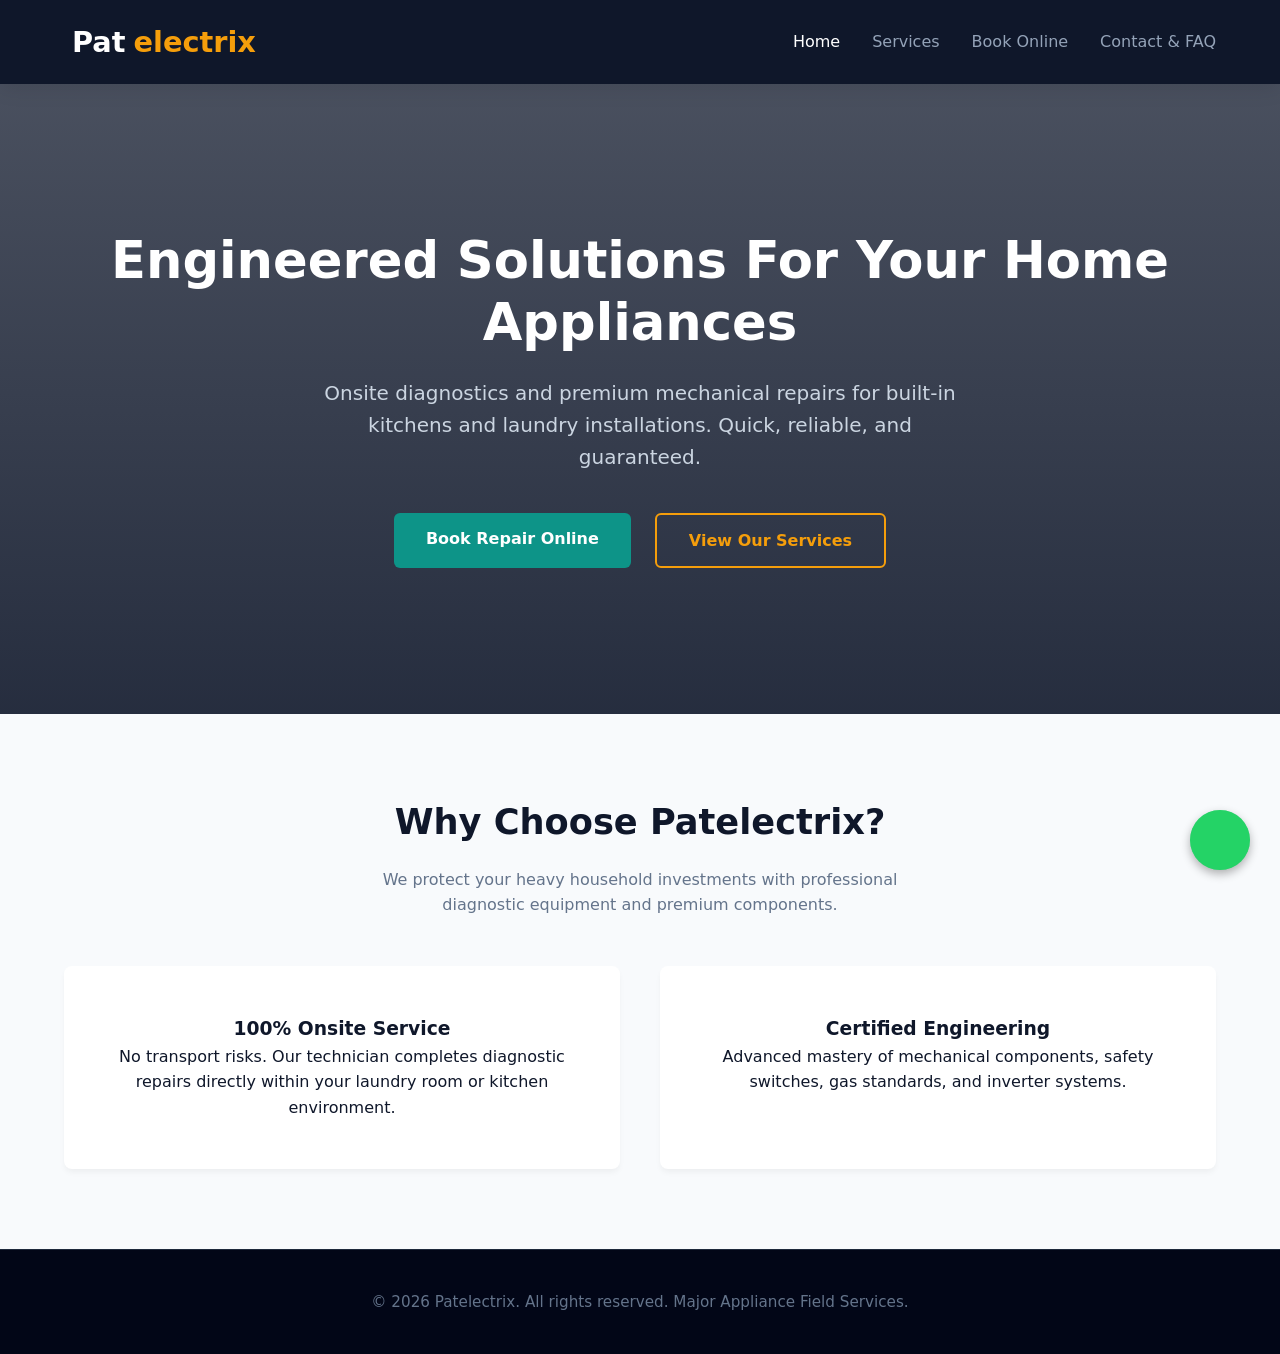
==== index.html @ b777cda7 "Add files via upload" ====
<!-- Save as: index.html -->
<!DOCTYPE html>
<html lang="en">
<head>
    <meta charset="UTF-8">
    <meta name="viewport" content="width=device-width, initial-scale=1.0">
    <title>Patelectrix | Major Appliance Repair Specialists</title>
    <script src="https://cloudflare.com"></script>
    <link rel="stylesheet" href="style.css">
    <style>
        .hero {
            background: linear-gradient(rgba(15, 23, 42, 0.75), rgba(15, 23, 42, 0.9)), url('https://unsplash.com') no-repeat center center/cover;
            min-height: 70vh;
            display: flex;
            flex-direction: column;
            justify-content: center;
            align-items: center;
            text-align: center;
            color: var(--text-white);
            padding: 2rem;
        }
        .hero h1 { font-size: 3.2rem; margin-bottom: 1.5rem; line-height: 1.2; }
        .hero p { font-size: 1.25rem; max-width: 650px; margin-bottom: 2.5rem; color: #cbd5e1; }
        .hero-actions { display: flex; gap: 1.5rem; }
        .feature-showcase { display: grid; grid-template-columns: repeat(auto-fit, minmax(300px, 1fr)); gap: 2.5rem; }
        .feature-card { background: var(--card-white); padding: 3rem 2rem; border-radius: 8px; text-align: center; box-shadow: 0 4px 6px -1px rgba(0,0,0,0.05); }
        .feature-card i { font-size: 3rem; color: var(--primary); margin-bottom: 1.5rem; }
        @media (max-width: 480px) { .hero-actions { flex-direction: column; width: 100%; } .hero h1 { font-size: 2.2rem; } }
    </style>
</head>
<body>

    <header>
        <a href="index.html" class="logo"><i class="fa-solid fa-wrench"></i> Pat<span>electrix</span></a>
        <nav>
            <a href="index.html" class="active">Home</a>
            <a href="services.html">Services</a>
            <a href="book.html">Book Online</a>
            <a href="contant-faq.html">Contact & FAQ</a>
        </nav>
    </header>

    <main>
        <section class="hero">
            <h1>Engineered Solutions For Your Home Appliances</h1>
            <p>Onsite diagnostics and premium mechanical repairs for built-in kitchens and laundry installations. Quick, reliable, and guaranteed.</p>
            <div class="hero-actions">
                <a href="book.html" class="btn">Book Repair Online</a>
                <a href="services.html" class="btn secondary">View Our Services</a>
            </div>
        </section>

        <section class="section">
            <h2 class="section-title">Why Choose Patelectrix?</h2>
            <p class="section-subtitle">We protect your heavy household investments with professional diagnostic equipment and premium components.</p>
            
            <div class="feature-showcase">
                <div class="feature-card">
                    <i class="fa-solid fa-house-shield"></i>
                    <h3>100% Onsite Service</h3>
                    <p>No transport risks. Our technician completes diagnostic repairs directly within your laundry room or kitchen environment.</p>
                </div>
                <div class="feature-card">
                    <i class="fa-solid fa-certificate"></i>
                    <h3>Certified Engineering</h3>
                    <p>Advanced mastery of mechanical components, safety switches, gas standards, and inverter systems.</p>
                </div>
            </div>
        </section>
    </main>

    <footer>
        <p>&copy; 2026 Patelectrix. All rights reserved. Major Appliance Field Services.</p>
    </footer>

    <script src="script.js"></script>
</body>
</html>
---- style.css ----
/* Save as: style.css */
:root {
    --bg-dark: #0f172a;
    --bg-light: #f8fafc;
    --card-white: #ffffff;
    --text-dark: #0f172a;
    --text-light: #64748b;
    --text-white: #ffffff;
    --primary: #0d9488;
    --primary-hover: #115e59;
    --accent: #f59e0b;
    --border: #cbd5e1;
}

* {
    margin: 0;
    padding: 0;
    box-sizing: border-box;
    font-family: 'Segoe UI', system-ui, -apple-system, sans-serif;
}

body {
    background-color: var(--bg-light);
    color: var(--text-dark);
    line-height: 1.6;
}

/* Global Header (Dark) */
header {
    background-color: var(--bg-dark);
    padding: 1.2rem 5%;
    position: sticky;
    top: 0;
    z-index: 1000;
    display: flex;
    justify-content: space-between;
    align-items: center;
    box-shadow: 0 4px 20px rgba(0, 0, 0, 0.1);
}

.logo {
    color: var(--text-white);
    font-size: 1.8rem;
    font-weight: 700;
    text-decoration: none;
    display: flex;
    align-items: center;
    gap: 0.5rem;
}

.logo span {
    color: var(--accent);
}

nav {
    display: flex;
    align-items: center;
}

nav a {
    color: #94a3b8;
    text-decoration: none;
    margin-left: 2rem;
    font-weight: 500;
    transition: color 0.3s;
}

nav a:hover, nav a.active {
    color: var(--text-white);
}

/* Base Layout Sections */
.section {
    padding: 5rem 5%;
}

.section.dark {
    background-color: var(--bg-dark);
    color: var(--text-white);
}

.section-title {
    text-align: center;
    font-size: 2.2rem;
    margin-bottom: 1rem;
    font-weight: 700;
}

.section.dark .section-title {
    color: var(--text-white);
}

.section-subtitle {
    text-align: center;
    max-width: 600px;
    margin: 0 auto 3rem auto;
    color: var(--text-light);
}

.section.dark .section-subtitle {
    color: #94a3b8;
}

/* Buttons */
.btn {
    background-color: var(--primary);
    color: var(--text-white);
    padding: 0.8rem 2rem;
    text-decoration: none;
    border-radius: 6px;
    font-weight: 600;
    display: inline-block;
    transition: background-color 0.3s, transform 0.2s;
    border: none;
    cursor: pointer;
}

.btn:hover {
    background-color: var(--primary-hover);
    transform: translateY(-2px);
}

.btn.secondary {
    background-color: transparent;
    border: 2px solid var(--accent);
    color: var(--accent);
}

.btn.secondary:hover {
    background-color: var(--accent);
    color: var(--bg-dark);
}

/* Universal Footer (Dark) */
footer {
    background-color: #020617;
    color: #64748b;
    text-align: center;
    padding: 2.5rem 5%;
    font-size: 0.95rem;
    border-top: 1px solid #1e293b;
}

/* Responsive Handling */
@media (max-width: 768px) {
    header { flex-direction: column; gap: 1rem; text-align: center; }
    nav a { margin: 0 0.8rem; font-size: 0.95rem; }
    .section { padding: 3.5rem 5%; }
}

/* ==========================================
   FLOATING WHATSAPP BUTTON STYLES
   ========================================== */
.whatsapp-float {
    position: fixed;
    bottom: 30px;
    right: 30px;
    background-color: #25d366;
    border-radius: 50px;
    z-index: 1000;
    width: 60px;
    height: 60px;
    display: flex;
    align-items: center;
    justify-content: center;
    box-shadow: 0 4px 10px rgba(0, 0, 0, 0.3);
    transition: transform 0.3s, background-color 0.3s;
    
    /* Official White WhatsApp Logo Graphic */
    background-image: url("data:image/svg+xml,%3Csvg xmlns='http://w3.org' viewBox='0 0 448 512'%3E%3Cpath fill='%23ffffff' d='M380.9 97.1C339 55.1 283.2 32 223.9 32c-122.4 0-222 99.6-222 222 0 39.1 10.2 77.3 29.6 111L0 480l117.7-30.9c32.4 17.7 68.9 27 106.1 27h.1c122.3 0 224.1-99.6 224.1-222 0-59.3-25.2-115-67.1-157zm-157 341.6c-33.2 0-65.7-8.9-94-25.7l-6.7-4-69.8 18.3L72 359.2l-4.4-7c-18.5-29.4-28.2-63.3-28.2-98.2 0-101.7 82.8-184.5 184.6-184.5 49.3 0 95.6 19.2 130.4 54.1 34.8 34.9 56.2 81.2 56.1 130.5 0 101.8-84.9 184.6-186.6 184.6zm101.2-138.2c-5.5-2.8-32.8-16.2-37.9-18-5.1-1.9-8.8-2.8-12.5 2.8-3.7 5.6-14.3 18-17.6 21.8-3.2 3.7-6.5 4.2-12 1.4-32.6-16.3-54-29.1-75.5-66-5.7-9.8 5.7-9.1 16.3-30.3 1.8-3.7 .9-6.9-.5-9.7-1.4-2.8-12.5-30.1-17.1-41.2-4.5-10.8-9.1-9.3-12.5-9.5-3.2-.2-6.9-.2-10.6-.2-3.7 0-9.7 1.4-14.8 6.9-5.1 5.6-19.4 19-19.4 46.3 0 27.3 19.9 53.7 22.6 57.4 2.8 3.7 39.1 59.7 94.8 83.8 35.2 15.2 49 16.5 66.6 13.9 10.7-1.6 32.8-13.4 37.4-26.4 4.6-13 4.6-24.1 3.2-26.4-1.3-2.5-5-3.9-10.5-6.6z'/%3E%3C/svg%3E");
    background-repeat: no-repeat;
    background-position: center;
    background-size: 34px;
}

.whatsapp-float:hover {
    transform: scale(1.1);
    background-color: #128c7e;
}

/* Pulse ring animation */
.whatsapp-float::before {
    content: '';
    position: absolute;
    width: 100%;
    height: 100%;
    border-radius: 50%;
    background-color: #25d366;
    opacity: 0.4;
    z-index: -1;
    animation: wapulse 2s infinite;
}

@keyframes wapulse {
    0% { transform: scale(1); opacity: 0.4; }
    100% { transform: scale(1.6); opacity: 0; }
}

@media (max-width: 768px) {
    .whatsapp-float { 
        bottom: 20px; 
        right: 20px; 
        width: 52px; 
        height: 52px; 
        background-size: 28px; 
    }
}
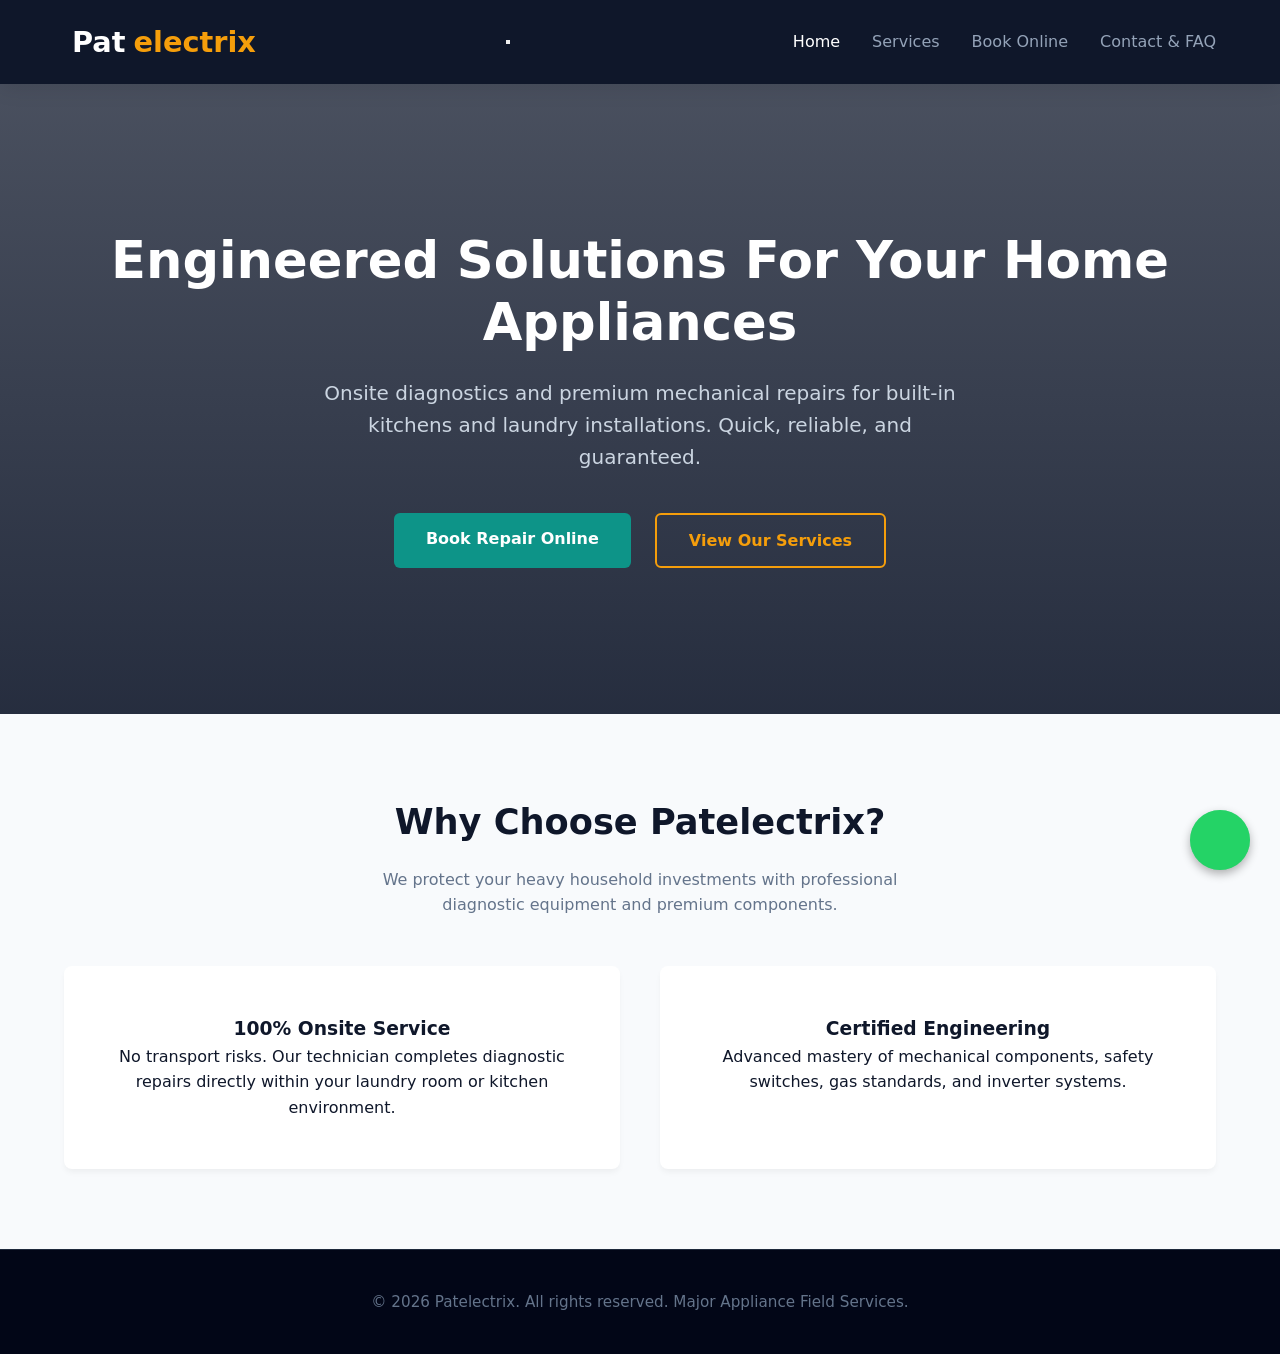
==== commit 15b49e44: "Add menu toggle button to header Added a menu toggle button for mobile navigation." ====
--- a/index.html
+++ b/index.html
@@ -32,6 +32,9 @@
 
     <header>
         <a href="index.html" class="logo"><i class="fa-solid fa-wrench"></i> Pat<span>electrix</span></a>
+         <!-- ADD THIS BUTTON LINE BELOW -->
+        <button class="menu-toggle"><i class="fa-solid fa-bars"></i></button>
+        
         <nav>
             <a href="index.html" class="active">Home</a>
             <a href="services.html">Services</a>
